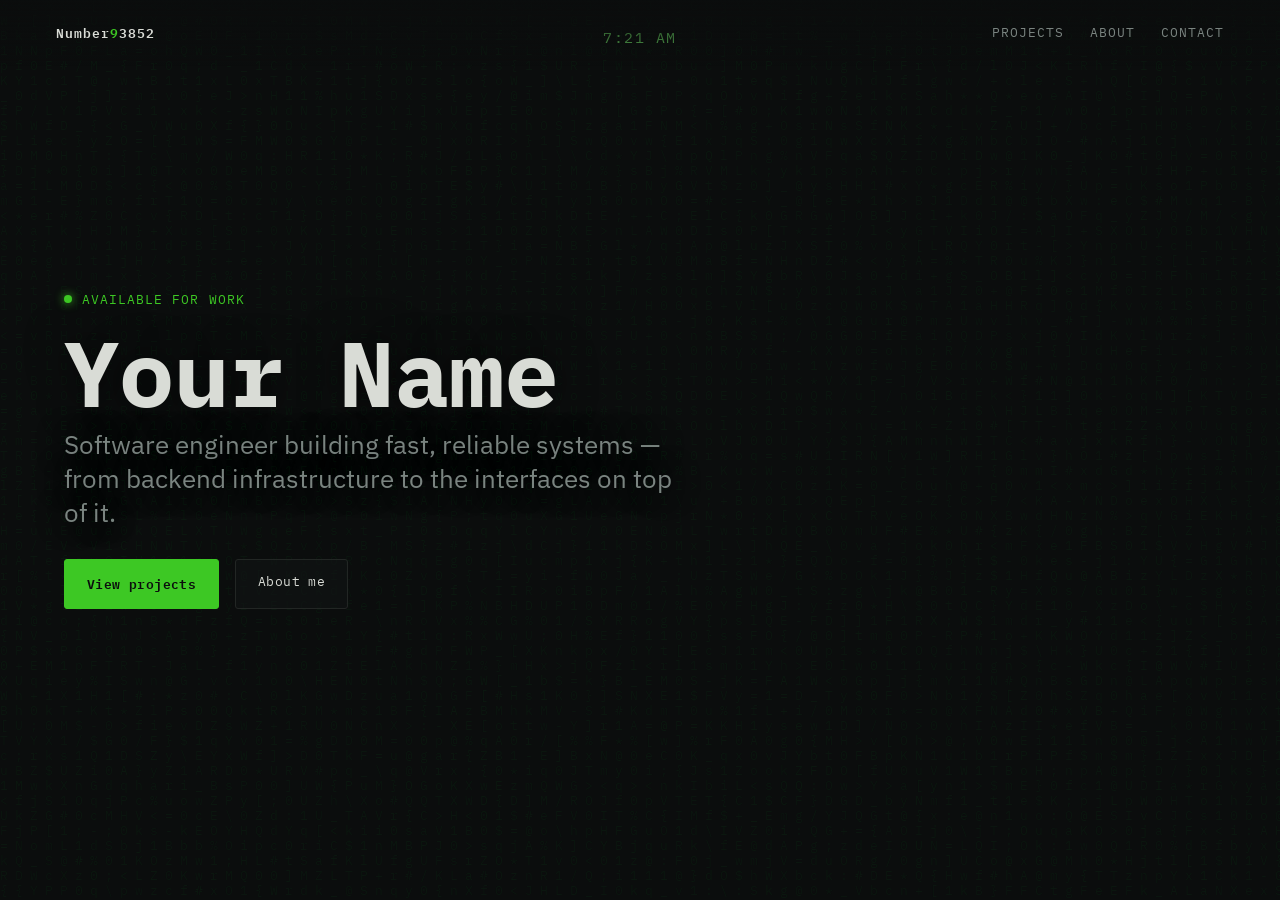
==== index.html @ db90da77 "Add files via upload" ====
<!DOCTYPE html>
<html lang="en">
<head>
<meta charset="UTF-8">
<meta name="viewport" content="width=device-width, initial-scale=1.0">
<title>Nima Ghalaenovi</title>
<link rel="preconnect" href="https://fonts.googleapis.com">
<link rel="preconnect" href="https://fonts.gstatic.com" crossorigin>
<link href="https://fonts.googleapis.com/css2?family=IBM+Plex+Mono:wght@400;500;600;700&family=IBM+Plex+Sans:wght@400;500;600&family=Special+Elite&display=swap" rel="stylesheet">
<link rel="stylesheet" href="styles.css">
<style>
  .hero{
    position: relative;
    height: 100svh;
    min-height: 560px;
    display:flex;
    flex-direction:column;
    align-items:flex-start;
    justify-content:center;
    padding: 0 clamp(20px, 5vw, 64px);
    overflow:hidden;
  }
  #decodeCanvas{ position:absolute; inset:0; width:100%; height:100%; display:block; }
  .hero-content{ position:relative; z-index: 2; pointer-events:none; }
  .hero-eyebrow{
    font-family: var(--mono);
    font-size: 13px;
    color: var(--accent);
    letter-spacing: 0.08em;
    margin-bottom: 18px;
    display:flex; align-items:center; gap:10px;
  }
  .hero-eyebrow::before{
    content:""; width:8px; height:8px;
    background: var(--accent); border-radius:50%;
    box-shadow: 0 0 10px var(--accent);
  }
  h1.hero-name{
    font-family: var(--mono);
    font-weight: 700;
    font-size: clamp(40px, 8vw, 92px);
    line-height: 1.02;
    margin: 0 0 8px 0;
    text-shadow: 0 0 40px rgba(0,0,0,0.6);
  }
  .hero-role{
    font-size: clamp(18px, 2.4vw, 26px);
    color: var(--text-dim);
    max-width: 620px;
    margin: 0 0 30px 0;
    text-shadow: 0 0 30px rgba(0,0,0,0.7);
  }
  .hero-cta{ pointer-events:auto; display:flex; gap:16px; flex-wrap: wrap; }
  .scroll-hint{
    position:absolute;
    bottom: 28px; left: clamp(20px, 5vw, 64px);
    z-index:2;
    font-family: var(--mono);
    font-size: 11px;
    color: var(--text-faint);
    letter-spacing: 0.1em;
    display:flex; align-items:center; gap: 8px;
  }
  
  .clock{
    position:absolute; top:28px; left:50%; transform:translateX(-50%);
    z-index:2;
    font-family: var(--mono);
    font-size: 15px;
    letter-spacing: 0.1em;
    color: var(--clock);
  }
</style>
</head>
<body>

<div class="page-transition" id="pageTransition">
  <div class="pt-label">LOADING</div>
  <div class="pt-bar"></div>
</div>
<script src="transition.js"></script>

<nav class="site-nav">
  <a class="brand" href="index.html">Number<span>9</span>3852</a>
  <div class="nav-right">
    <a href="projects.html">PROJECTS</a>
    <a href="about.html">ABOUT</a>
    <a href="mailto:you@example.com">CONTACT</a>
  </div>
</nav>

<header class="hero" id="top">
  <canvas id="decodeCanvas" aria-hidden="true"></canvas>
  <div class="clock" id="clock"></div>
  <div class="hero-content">
    <div class="hero-eyebrow">AVAILABLE FOR WORK</div>
    <h1 class="hero-name">Your Name</h1>
    <p class="hero-role">Software engineer building fast, reliable systems — from backend infrastructure to the interfaces on top of it.</p>
    <div class="hero-cta">
      <a class="btn btn-primary" href="projects.html">View projects</a>
      <a class="btn btn-ghost" href="about.html">About me</a>
    </div>
  </div>
</header>

<script src="decode-bg.js"></script>
<script>
initDecodeField('.hero');

  function updateClock(){
    const el = document.getElementById('clock');
    if(!el) return;
    const d = new Date();
    let h = d.getHours();
    const m = d.getMinutes().toString().padStart(2,'0');
    const ampm = h >= 12 ? 'PM' : 'AM';
    h = h % 12; if (h === 0) h = 12;
    el.textContent = `${h}:${m} ${ampm}`;
  }
  updateClock();
  setInterval(updateClock, 1000 * 15);
</script>

</body>
</html>
---- styles.css ----
/* ===================================================================
   Shared tokens & base
=================================================================== */
:root{
  --clock: #57ae51;
  --bg: #0b0d0d;
  --bg-raised: #121514;
  --text: #d9dcd6;
  --text-dim: #7a8480;
  --text-faint: #454b47;
  --accent: #3dc824;
  --accent-dim: #159709;
  --rule: #222624;
  --mono: 'IBM Plex Mono', 'SF Mono', monospace;
  --sans: 'IBM Plex Sans', system-ui, sans-serif;
  --type: 'Special Elite', 'IBM Plex Mono', monospace;
}

*{ box-sizing: border-box; }
html{ scroll-behavior: smooth; }
body{
  margin:0;
  background: var(--bg);
  color: var(--text);
  font-family: var(--sans);
  -webkit-font-smoothing: antialiased;
}
::selection{ background: var(--accent); color: #0b0d0d; }
a{ color: inherit; }
img{ max-width:100%; display:block; }

/* ===================================================================
   Nav — logo top-left, PROJECTS / ABOUT / CONTACT clustered top-right
=================================================================== */
.site-nav{
  position: fixed;
  top:0; left:0; right:0;
  z-index: 100;
  display:flex;
  align-items:center;
  justify-content:space-between;
  padding: 22px clamp(20px, 5vw, 56px);
  font-family: var(--mono);
  font-size: 12.5px;
  letter-spacing: 0.08em;
  background: linear-gradient(to bottom, rgba(11,13,13,0.92), transparent);
}
.site-nav .brand{
  text-decoration:none;
  color: var(--text);
  font-weight: 600;
}
.site-nav .brand span{ color: var(--accent); }
.site-nav .nav-right{
  display:flex;
  align-items:center;
  gap: 26px;
}
.site-nav .nav-right a{
  text-decoration:none;
  color: var(--text-dim);
  position:relative;
  padding-bottom: 3px;
  transition: color .2s ease;
}
.site-nav .nav-right a::after{
  content:"";
  position:absolute;
  left:0; right:100%;
  bottom:0;
  height:1px;
  background: var(--accent);
  transition: right .25s ease;
}
.site-nav .nav-right a:hover,
.site-nav .nav-right a.is-active{ color: var(--accent); }
.site-nav .nav-right a:hover::after,
.site-nav .nav-right a.is-active::after{ right:0; }

@media (max-width: 640px){
  .site-nav .nav-right{ gap: 16px; font-size: 11px; }
}

/* ===================================================================
   Footer / contact block — reused at the bottom of every page
=================================================================== */
.site-footer{
  border-top: 1px solid var(--rule);
  padding: 70px clamp(20px, 5vw, 56px) 34px;
  max-width: 1180px;
  margin: 0 auto;
}
.site-footer .footer-title{
  font-family: var(--mono);
  font-weight: 700;
  font-size: clamp(26px, 4.5vw, 44px);
  margin: 0 0 18px 0;
}
.site-footer .footer-title span{ color: var(--accent); }
.site-footer .footer-links{
  display:flex;
  gap: 24px;
  flex-wrap:wrap;
  font-family: var(--mono);
  font-size: 13px;
  margin-bottom: 50px;
}
.site-footer .footer-links a{
  text-decoration:none;
  color: var(--text-dim);
  border-bottom: 1px solid var(--text-faint);
  padding-bottom: 2px;
  transition: color .2s ease, border-color .2s ease;
}
.site-footer .footer-links a:hover{ color: var(--accent); border-color: var(--accent); }
.site-footer .meta-row{
  display:flex;
  justify-content:space-between;
  flex-wrap:wrap;
  gap: 10px;
  font-family: var(--mono);
  font-size: 11px;
  color: var(--text-faint);
}

/* ===================================================================
   Buttons (shared)
=================================================================== */
.btn{
  font-family: var(--mono);
  font-size: 13px;
  letter-spacing:0.03em;
  padding: 13px 22px;
  border-radius: 3px;
  text-decoration:none;
  transition: all .2s ease;
  border: 1px solid var(--rule);
  display:inline-block;
}
.btn-primary{
  background: var(--accent);
  color: #0b0d0d;
  border-color: var(--accent);
  font-weight: 600;
}
.btn-primary:hover{ background: #f2b658; }
.btn-ghost{
  background: rgba(18,21,20,0.6);
  color: var(--text);
}
.btn-ghost:hover{ border-color: var(--accent); color: var(--accent); }

/* ===================================================================
   Page transition overlay — a curtain wipe played between pages
=================================================================== */
.page-transition{
  position: fixed;
  inset: 0;
  z-index: 9999;
  background: var(--bg);
  display:flex;
  flex-direction: column;
  align-items:center;
  justify-content:center;
  gap: 16px;
  transform: translateY(0);
  transition: transform .65s cubic-bezier(.76,0,.24,1);
  pointer-events: none;
}
.page-transition.is-open{ transform: translateY(-100%); }
.page-transition .pt-label{
  font-family: var(--mono);
  font-size: 11px;
  letter-spacing: 0.2em;
  color: var(--accent);
}
.page-transition .pt-bar{
  width: 140px;
  height: 1px;
  background: var(--rule);
  position: relative;
  overflow: hidden;
}
.page-transition .pt-bar::after{
  content: "";
  position: absolute;
  left: -40%; top:0; bottom:0;
  width: 40%;
  background: var(--accent);
  box-shadow: 0 0 8px rgba(232,163,61,0.7);
  animation: pt-sweep 1.1s ease-in-out infinite;
}
@keyframes pt-sweep{
  0%{ left: -40%; }
  100%{ left: 100%; }
}
@media (prefers-reduced-motion: reduce){
  .page-transition{ transition: none; }
  .page-transition .pt-bar::after{ animation: none; }
}
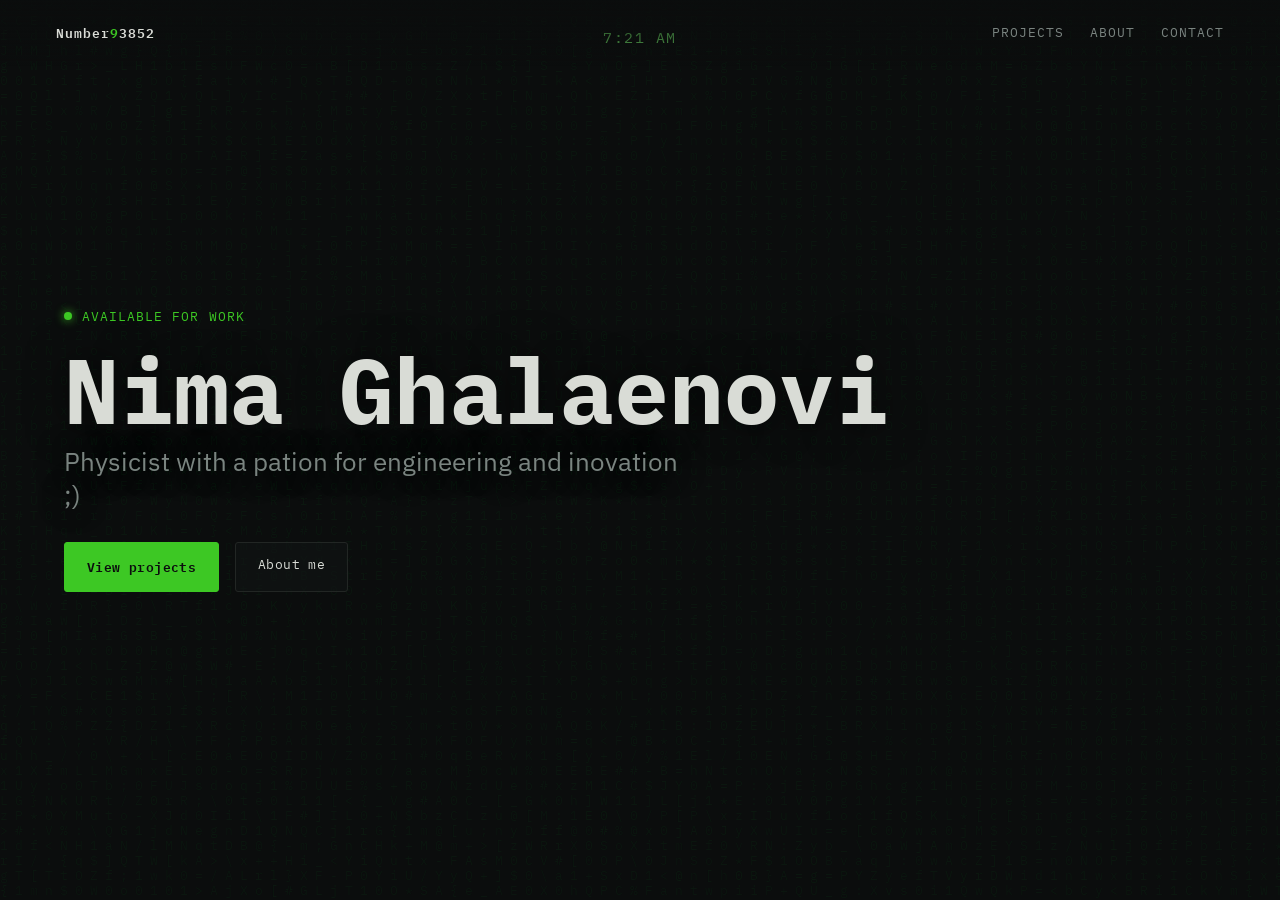
==== commit ce943351: "Add files via upload" ====
--- a/index.html
+++ b/index.html
@@ -85,7 +85,7 @@
   <div class="nav-right">
     <a href="projects.html">PROJECTS</a>
     <a href="about.html">ABOUT</a>
-    <a href="mailto:you@example.com">CONTACT</a>
+    <a href="contact.html">CONTACT</a>
   </div>
 </nav>
 
@@ -94,8 +94,8 @@
   <div class="clock" id="clock"></div>
   <div class="hero-content">
     <div class="hero-eyebrow">AVAILABLE FOR WORK</div>
-    <h1 class="hero-name">Your Name</h1>
-    <p class="hero-role">Software engineer building fast, reliable systems — from backend infrastructure to the interfaces on top of it.</p>
+    <h1 class="hero-name">Nima Ghalaenovi</h1>
+    <p class="hero-role">Physicist with a pation for engineering and inovation ;)</p>
     <div class="hero-cta">
       <a class="btn btn-primary" href="projects.html">View projects</a>
       <a class="btn btn-ghost" href="about.html">About me</a>
--- a/styles.css
+++ b/styles.css
@@ -29,6 +29,8 @@
 a{ color: inherit; }
 img{ max-width:100%; display:block; }
 
+
+
 /* ===================================================================
    Nav — logo top-left, PROJECTS / ABOUT / CONTACT clustered top-right
 =================================================================== */
@@ -143,7 +145,7 @@
   border-color: var(--accent);
   font-weight: 600;
 }
-.btn-primary:hover{ background: #f2b658; }
+.btn-primary:hover{ background: #159709; }
 .btn-ghost{
   background: rgba(18,21,20,0.6);
   color: var(--text);
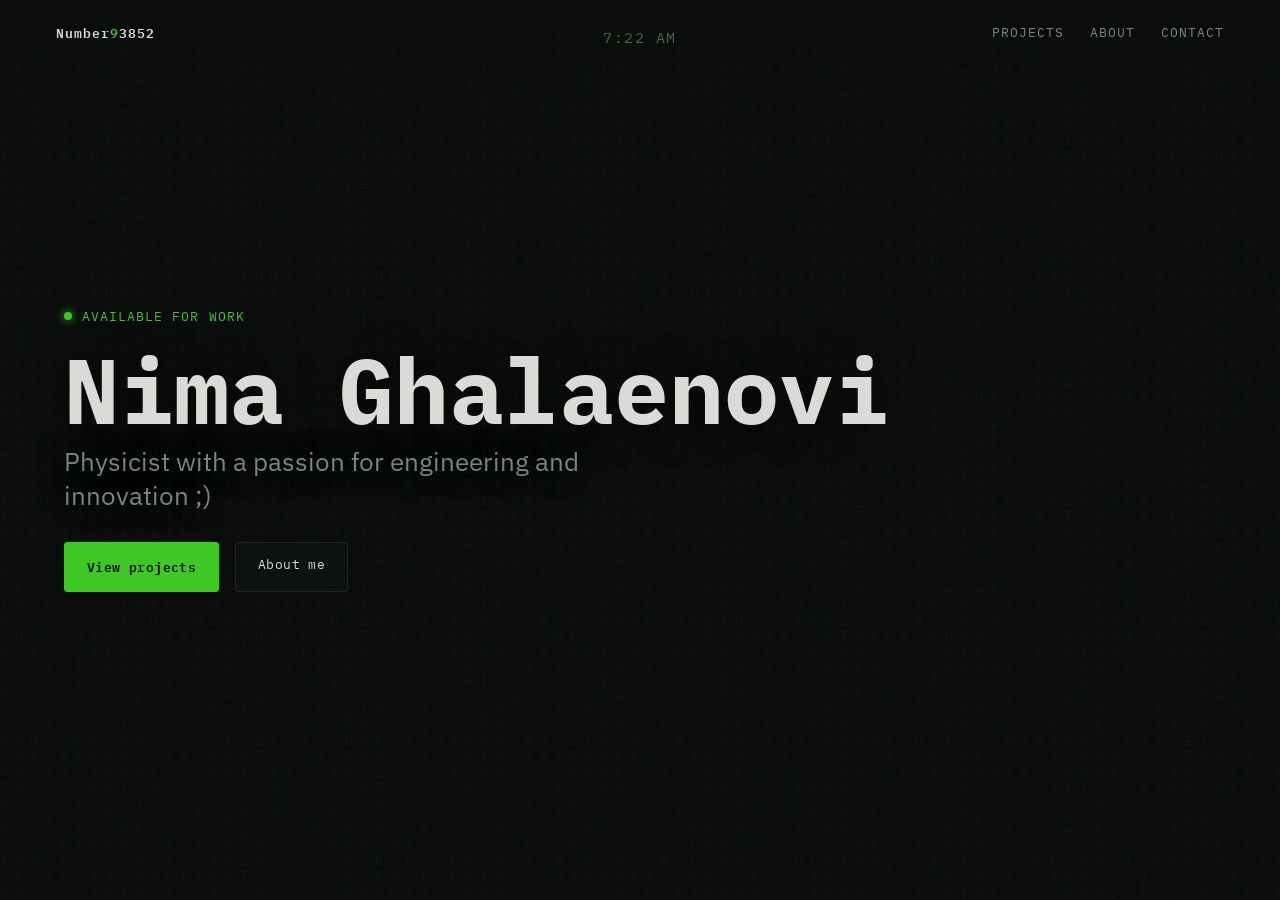
==== commit bed752b2: "Add files via upload" ====
--- a/index.html
+++ b/index.html
@@ -95,7 +95,7 @@
   <div class="hero-content">
     <div class="hero-eyebrow">AVAILABLE FOR WORK</div>
     <h1 class="hero-name">Nima Ghalaenovi</h1>
-    <p class="hero-role">Physicist with a pation for engineering and inovation ;)</p>
+    <p class="hero-role">Physicist with a passion for engineering and innovation ;)</p>
     <div class="hero-cta">
       <a class="btn btn-primary" href="projects.html">View projects</a>
       <a class="btn btn-ghost" href="about.html">About me</a>
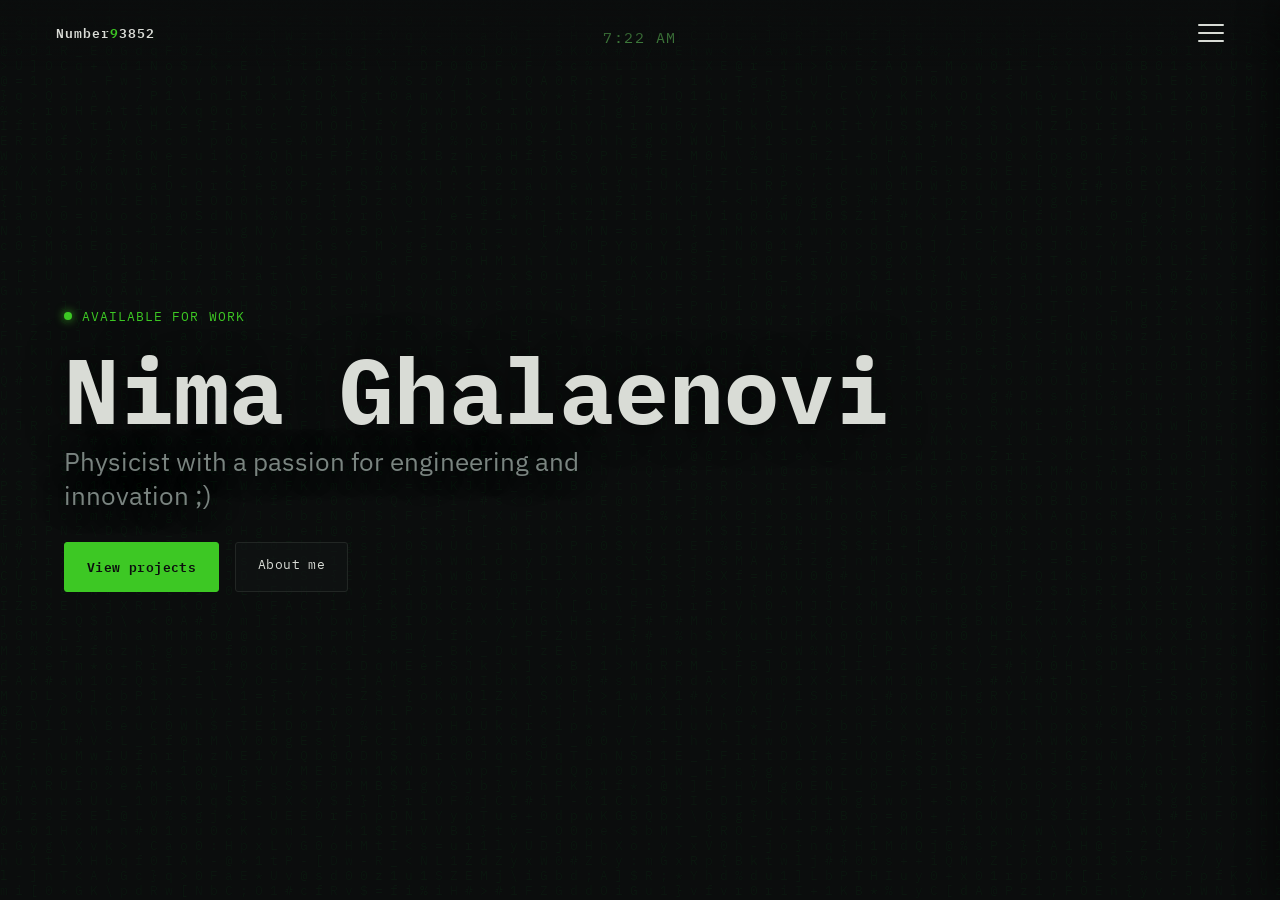
==== commit bb17dd93: "Add files via upload" ====
--- a/index.html
+++ b/index.html
@@ -72,6 +72,9 @@
   }
 </style>
 </head>
+
+<script src="nav.js" defer></script>
+
 <body>
 
 <div class="page-transition" id="pageTransition">
@@ -82,12 +85,18 @@
 
 <nav class="site-nav">
   <a class="brand" href="index.html">Number<span>9</span>3852</a>
-  <div class="nav-right">
+  <button class="nav-toggle" id="navToggle" aria-label="Toggle menu" aria-expanded="false">
+    <span></span><span></span><span></span>
+  </button>
+  <div class="nav-overlay" id="navOverlay"></div>
+  <div class="nav-right" id="navMenu">
     <a href="projects.html">PROJECTS</a>
+    <a href="designs.html">DESIGNS</a>
     <a href="about.html">ABOUT</a>
     <a href="contact.html">CONTACT</a>
   </div>
 </nav>
+<div class="nav-overlay" id="navOverlay"></div>
 
 <header class="hero" id="top">
   <canvas id="decodeCanvas" aria-hidden="true"></canvas>
@@ -105,6 +114,7 @@
 
 <script src="decode-bg.js"></script>
 <script>
+console.log("haaaa");
 initDecodeField('.hero');
 
   function updateClock(){
--- a/styles.css
+++ b/styles.css
@@ -200,3 +200,72 @@
   .page-transition{ transition: none; }
   .page-transition .pt-bar::after{ animation: none; }
 }
+
+
+/* Hamburger toggle */
+.nav-toggle{
+  display:flex;
+  flex-direction:column;
+  justify-content:space-between;
+  width:26px;
+  height:18px;
+  background:none;
+  border:none;
+  cursor:pointer;
+  padding:0;
+  z-index:1001;
+}
+.nav-toggle span{
+  display:block;
+  height:2px;
+  width:100%;
+  background:var(--text, #fff);
+  border-radius:2px;
+  transition: transform 0.3s ease, opacity 0.3s ease;
+}
+.nav-toggle.open span:nth-child(1){ transform: translateY(8px) rotate(45deg); }
+.nav-toggle.open span:nth-child(2){ opacity:0; }
+.nav-toggle.open span:nth-child(3){ transform: translateY(-8px) rotate(-45deg); }
+
+/* Sliding sidebar */
+.nav-right{
+  position:fixed;
+  top:0;
+  right:0;
+  height:100vh;
+  width:min(280px, 80vw);
+  background: var(--bg-panel, #0b0d10);
+  display:flex;
+  flex-direction:column;
+  align-items:flex-start;
+  justify-content:center;
+  gap:28px;
+  padding:0 40px;
+  transform: translateX(100%);
+  transition: transform 0.35s ease;
+  z-index:1000;
+  box-shadow: -10px 0 30px rgba(0,0,0,0.4);
+}
+.nav-right.open{
+  transform: translateX(0);
+}
+.nav-right a{
+  font-family: var(--mono);
+  font-size: 18px;
+  letter-spacing: 0.06em;
+}
+
+/* Dim background behind sidebar */
+.nav-overlay{
+  position:fixed;
+  inset:0;
+  background:rgba(0,0,0,0.5);
+  opacity:0;
+  pointer-events:none;
+  transition: opacity 0.35s ease;
+  z-index:999;
+}
+.nav-overlay.open{
+  opacity:1;
+  pointer-events:auto;
+}
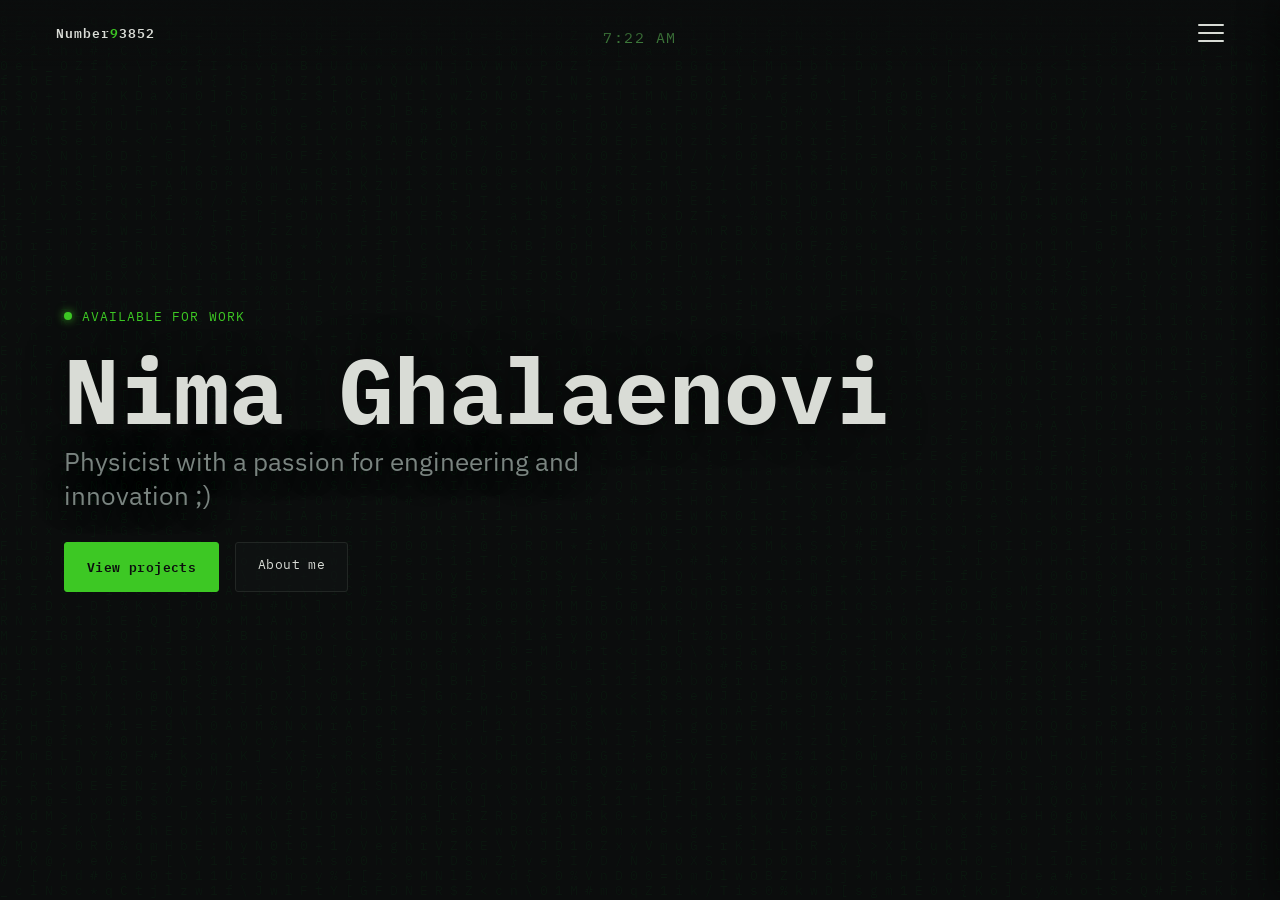
==== commit d9045f55: "Add files via upload Grammar, spelling, and some media updates." ====
--- a/index.html
+++ b/index.html
@@ -4,6 +4,7 @@
 <meta charset="UTF-8">
 <meta name="viewport" content="width=device-width, initial-scale=1.0">
 <title>Nima Ghalaenovi</title>
+<meta name="description" content="Portfolio of Nima Ghalaenovi: hardware, PCB design, 3D printing, and engineering projects.">
 <link rel="preconnect" href="https://fonts.googleapis.com">
 <link rel="preconnect" href="https://fonts.gstatic.com" crossorigin>
 <link href="https://fonts.googleapis.com/css2?family=IBM+Plex+Mono:wght@400;500;600;700&family=IBM+Plex+Sans:wght@400;500;600&family=Special+Elite&display=swap" rel="stylesheet">
@@ -71,10 +72,8 @@
     color: var(--clock);
   }
 </style>
+<script src="nav.js" defer></script>
 </head>
-
-<script src="nav.js" defer></script>
-
 <body>
 
 <div class="page-transition" id="pageTransition">
@@ -96,7 +95,6 @@
     <a href="contact.html">CONTACT</a>
   </div>
 </nav>
-<div class="nav-overlay" id="navOverlay"></div>
 
 <header class="hero" id="top">
   <canvas id="decodeCanvas" aria-hidden="true"></canvas>
@@ -114,7 +112,6 @@
 
 <script src="decode-bg.js"></script>
 <script>
-console.log("haaaa");
 initDecodeField('.hero');
 
   function updateClock(){
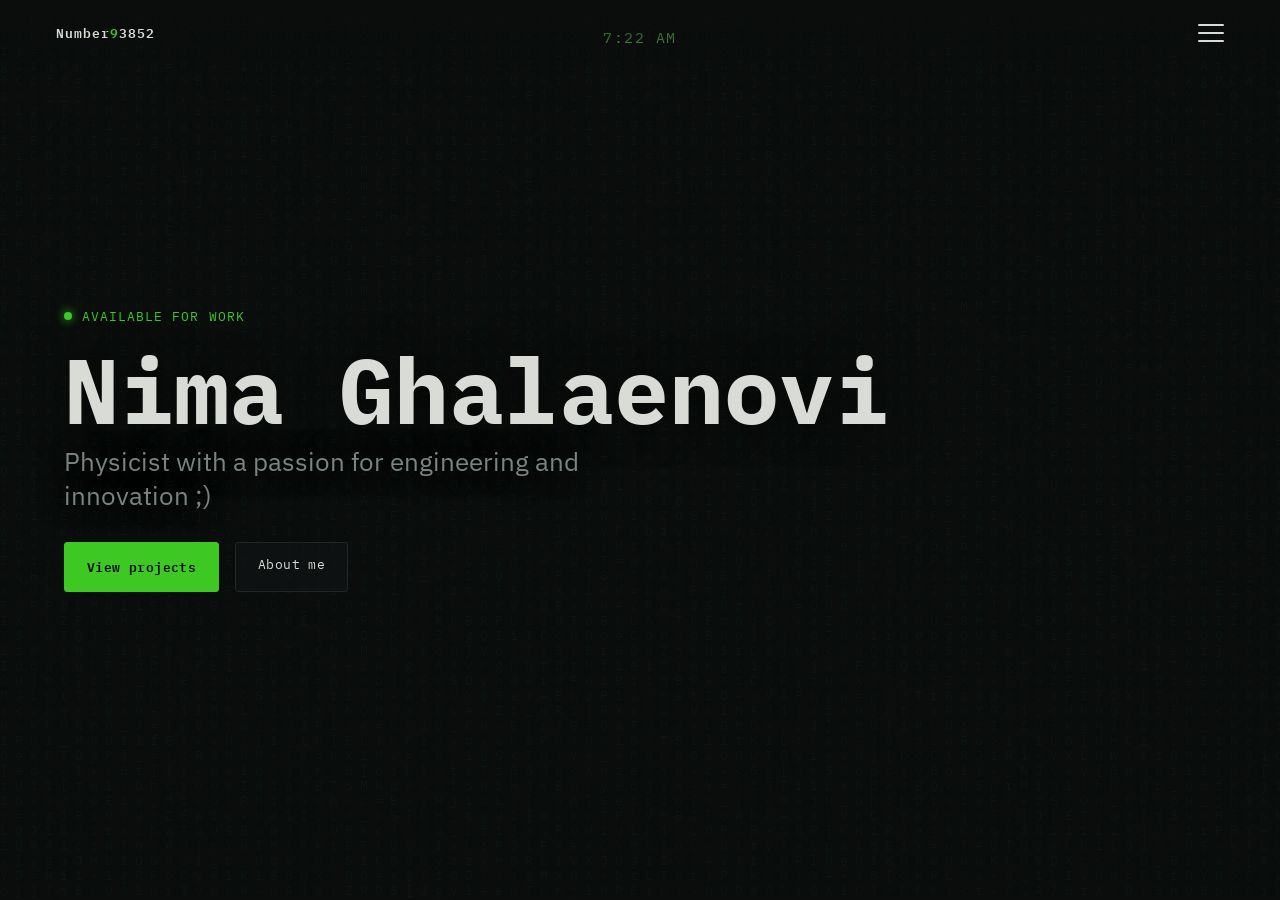
==== commit bfb0fa7e: "Speed up, clean up, and fix accessibility across the site Performance - Convert large photos to WebP" ====
--- a/index.html
+++ b/index.html
@@ -5,6 +5,14 @@
 <meta name="viewport" content="width=device-width, initial-scale=1.0">
 <title>Nima Ghalaenovi</title>
 <meta name="description" content="Portfolio of Nima Ghalaenovi: hardware, PCB design, 3D printing, and engineering projects.">
+<link rel="icon" href="favicon.svg" type="image/svg+xml">
+<meta property="og:type" content="website">
+<meta property="og:site_name" content="Nima Ghalaenovi">
+<meta property="og:title" content="Nima Ghalaenovi">
+<meta property="og:description" content="Physicist with a passion for engineering: hardware, PCB design, 3D printing, and engineering projects.">
+<meta property="og:url" content="https://number9-3852.github.io/website/">
+<meta property="og:image" content="https://number9-3852.github.io/website/img/og-image.png">
+<meta name="twitter:card" content="summary_large_image">
 <link rel="preconnect" href="https://fonts.googleapis.com">
 <link rel="preconnect" href="https://fonts.gstatic.com" crossorigin>
 <link href="https://fonts.googleapis.com/css2?family=IBM+Plex+Mono:wght@400;500;600;700&family=IBM+Plex+Sans:wght@400;500;600&family=Special+Elite&display=swap" rel="stylesheet">
@@ -75,26 +83,9 @@
 <script src="nav.js" defer></script>
 </head>
 <body>
-
-<div class="page-transition" id="pageTransition">
-  <div class="pt-label">LOADING</div>
-  <div class="pt-bar"></div>
-</div>
 <script src="transition.js"></script>
 
-<nav class="site-nav">
-  <a class="brand" href="index.html">Number<span>9</span>3852</a>
-  <button class="nav-toggle" id="navToggle" aria-label="Toggle menu" aria-expanded="false">
-    <span></span><span></span><span></span>
-  </button>
-  <div class="nav-overlay" id="navOverlay"></div>
-  <div class="nav-right" id="navMenu">
-    <a href="projects.html">PROJECTS</a>
-    <a href="designs.html">DESIGNS</a>
-    <a href="about.html">ABOUT</a>
-    <a href="contact.html">CONTACT</a>
-  </div>
-</nav>
+<nav class="site-nav"></nav>
 
 <header class="hero" id="top">
   <canvas id="decodeCanvas" aria-hidden="true"></canvas>
--- a/styles.css
+++ b/styles.css
@@ -28,6 +28,12 @@
 ::selection{ background: var(--accent); color: #0b0d0d; }
 a{ color: inherit; }
 img{ max-width:100%; display:block; }
+:focus-visible{ outline: 2px solid var(--accent); outline-offset: 3px; }
+.visually-hidden{
+  position:absolute; width:1px; height:1px;
+  margin:-1px; padding:0; overflow:hidden;
+  clip: rect(0 0 0 0); white-space:nowrap; border:0;
+}
 
 
 
@@ -242,12 +248,16 @@
   gap:28px;
   padding:0 40px;
   transform: translateX(100%);
-  transition: transform 0.35s ease;
+  /* hidden (not just off-screen) while closed, so Tab skips its links */
+  visibility: hidden;
+  transition: transform 0.35s ease, visibility 0s linear 0.35s;
   z-index:1000;
   box-shadow: -10px 0 30px rgba(0,0,0,0.4);
 }
 .nav-right.open{
   transform: translateX(0);
+  visibility: visible;
+  transition: transform 0.35s ease;
 }
 .nav-right a{
   font-family: var(--mono);
